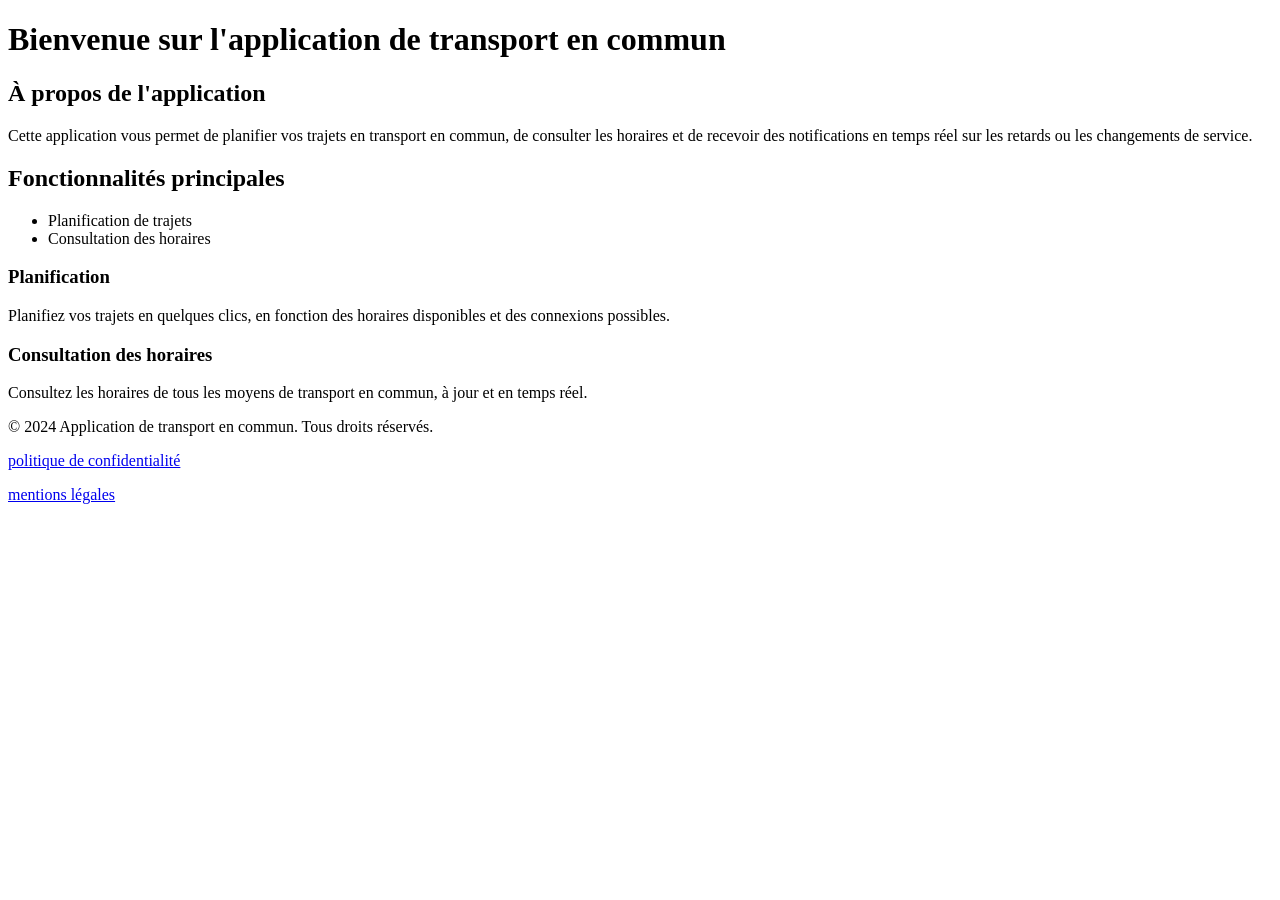
==== app/static/index.html @ 11db2a24 "add v1 site" ====
<!doctype html>
<html lang="fr">
	<head>
		<meta charset="UTF-8">
		<meta name="viewport" content="width=device-width, initial-scale=1.0">
        <meta name="description" content="page de l'application de transport en commun">
		<title>Application de transport en commun</title>
	</head>
	<body>
        <header>
            <h1>Bienvenue sur l'application de transport en commun</h1>
        </header>
<h2>À propos de l'application</h2>
        <p>Cette application vous permet de planifier vos trajets en transport en commun, de consulter les horaires et de recevoir des notifications en temps réel sur les retards ou les changements de service.</p>
        <h2>Fonctionnalités principales</h2>
        <ul>
            <li>Planification de trajets</li>
            <li>Consultation des horaires</li>
        </ul>
        <h3>Planification</h3>
        <p>Planifiez vos trajets en quelques clics, en fonction des horaires disponibles et des connexions possibles.</p>
        <h3>Consultation des horaires</h3>
        <p>Consultez les horaires de tous les moyens de transport en commun, à jour et en temps réel.</p>
        

        <footer>
            <p>&copy; 2024 Application de transport en commun. Tous droits réservés.</p>
            <p><a href="#"> politique de confidentialité</a></p>
            <p><a href="#"> mentions légales</a></p>
        </footer>
	</body>
</html>
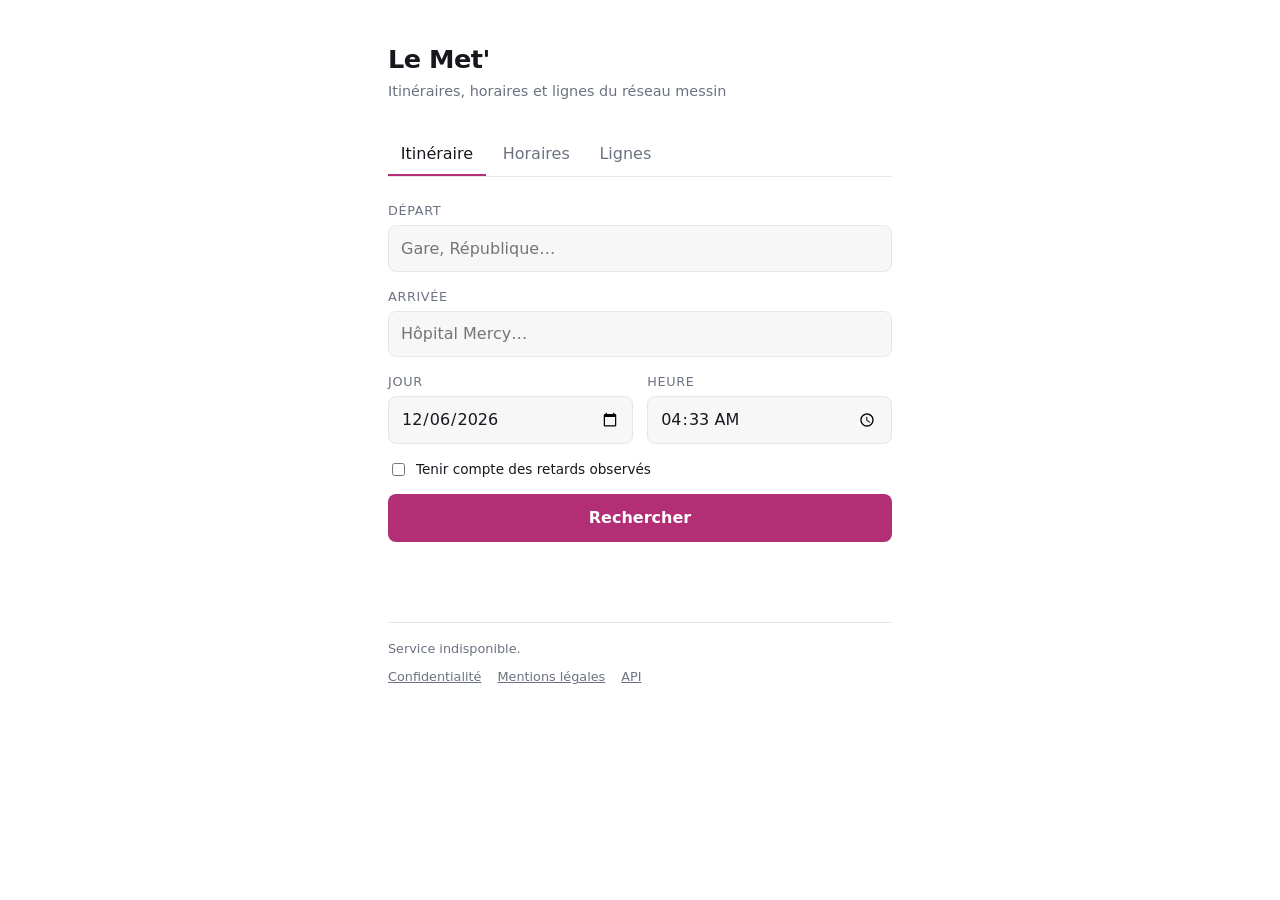
==== commit a9314f94: "finalisation de la v0.1" ====
--- a/app/static/index.html
+++ b/app/static/index.html
@@ -1,32 +1,109 @@
 <!doctype html>
 <html lang="fr">
-	<head>
-		<meta charset="UTF-8">
-		<meta name="viewport" content="width=device-width, initial-scale=1.0">
-        <meta name="description" content="page de l'application de transport en commun">
-		<title>Application de transport en commun</title>
-	</head>
-	<body>
-        <header>
-            <h1>Bienvenue sur l'application de transport en commun</h1>
-        </header>
-<h2>À propos de l'application</h2>
-        <p>Cette application vous permet de planifier vos trajets en transport en commun, de consulter les horaires et de recevoir des notifications en temps réel sur les retards ou les changements de service.</p>
-        <h2>Fonctionnalités principales</h2>
-        <ul>
-            <li>Planification de trajets</li>
-            <li>Consultation des horaires</li>
-        </ul>
-        <h3>Planification</h3>
-        <p>Planifiez vos trajets en quelques clics, en fonction des horaires disponibles et des connexions possibles.</p>
-        <h3>Consultation des horaires</h3>
-        <p>Consultez les horaires de tous les moyens de transport en commun, à jour et en temps réel.</p>
-        
+<head>
+  <meta charset="UTF-8">
+  <meta name="viewport" content="width=device-width, initial-scale=1.0">
+  <meta name="description" content="Itinéraires, horaires et lignes du réseau Le Met' à Metz.">
+  <title>Le Met' — itinéraires et horaires</title>
+  <link rel="stylesheet" href="style.css">
+</head>
+<body>
+  <header>
+    <h1>Le Met'</h1>
+    <p class="subtitle">Itinéraires, horaires et lignes du réseau messin</p>
+  </header>
 
-        <footer>
-            <p>&copy; 2024 Application de transport en commun. Tous droits réservés.</p>
-            <p><a href="#"> politique de confidentialité</a></p>
-            <p><a href="#"> mentions légales</a></p>
-        </footer>
-	</body>
-</html>+  <nav class="tabs" role="tablist">
+    <button type="button" role="tab" data-panel="journey" aria-selected="true">Itinéraire</button>
+    <button type="button" role="tab" data-panel="board" aria-selected="false">Horaires</button>
+    <button type="button" role="tab" data-panel="lines" aria-selected="false">Lignes</button>
+  </nav>
+
+  <main>
+    <!-- Itinéraire ------------------------------------------------- -->
+    <section id="journey" class="panel" role="tabpanel">
+      <form id="search" autocomplete="off">
+        <div class="field">
+          <label for="origin">Départ</label>
+          <input type="text" id="origin" placeholder="Gare, République…" required>
+          <ul class="suggestions" id="origin-list" hidden></ul>
+        </div>
+
+        <div class="field">
+          <label for="destination">Arrivée</label>
+          <input type="text" id="destination" placeholder="Hôpital Mercy…" required>
+          <ul class="suggestions" id="destination-list" hidden></ul>
+        </div>
+
+        <div class="row">
+          <div class="field">
+            <label for="day">Jour</label>
+            <input type="date" id="day" required>
+          </div>
+          <div class="field">
+            <label for="time">Heure</label>
+            <input type="time" id="time" required>
+          </div>
+        </div>
+
+        <label class="checkbox">
+          <input type="checkbox" id="realtime"> Tenir compte des retards observés
+        </label>
+
+        <button type="submit">Rechercher</button>
+      </form>
+
+      <output id="result" aria-live="polite"></output>
+    </section>
+
+    <!-- Prochains passages ----------------------------------------- -->
+    <section id="board" class="panel" role="tabpanel" hidden>
+      <form id="board-form" autocomplete="off">
+        <div class="field">
+          <label for="stop">Arrêt</label>
+          <input type="text" id="stop" placeholder="Nom de l'arrêt…" required>
+          <ul class="suggestions" id="stop-list" hidden></ul>
+        </div>
+
+        <div class="row">
+          <div class="field">
+            <label for="board-day">Jour</label>
+            <input type="date" id="board-day" required>
+          </div>
+          <div class="field">
+            <label for="board-time">À partir de</label>
+            <input type="time" id="board-time" required>
+          </div>
+        </div>
+
+        <label class="checkbox">
+          <input type="checkbox" id="board-realtime"> Afficher les retards observés
+        </label>
+
+        <button type="submit">Afficher les passages</button>
+      </form>
+
+      <output id="board-result" aria-live="polite"></output>
+    </section>
+
+    <!-- Lignes ----------------------------------------------------- -->
+    <section id="lines" class="panel" role="tabpanel" hidden>
+      <p class="hint">Toutes les lignes décrites par le GTFS. Sélectionnez-en
+      une pour voir son parcours.</p>
+      <div id="route-list" class="route-list">Chargement…</div>
+      <output id="route-detail" aria-live="polite"></output>
+    </section>
+  </main>
+
+  <footer>
+    <p id="status"></p>
+    <nav>
+      <a href="page_de_confidentialite.html">Confidentialité</a>
+      <a href="page_de_mention_legale.html">Mentions légales</a>
+      <a href="/docs">API</a>
+    </nav>
+  </footer>
+
+  <script src="app.js"></script>
+</body>
+</html>
--- a/app/static/style.css
+++ b/app/static/style.css
@@ -0,0 +1,287 @@
+/* Minimal par choix : une colonne, deux couleurs, aucune dépendance.
+   Les variables suffisent à basculer en sombre selon le réglage système. */
+
+:root {
+  --bg: #ffffff;
+  --fg: #16181d;
+  --muted: #6b7280;
+  --line: #e5e7eb;
+  --accent: #b22e75;   /* repris de la charte des lignes Le Met' */
+  --field: #f7f7f8;
+}
+
+@media (prefers-color-scheme: dark) {
+  :root {
+    --bg: #16181d;
+    --fg: #f2f3f5;
+    --muted: #9aa0aa;
+    --line: #2a2e37;
+    --accent: #ea67a8;
+    --field: #1e2128;
+  }
+}
+
+* { box-sizing: border-box; }
+
+body {
+  margin: 0 auto;
+  padding: 2.5rem 1.25rem 4rem;
+  max-width: 34rem;
+  background: var(--bg);
+  color: var(--fg);
+  font: 16px/1.5 system-ui, -apple-system, "Segoe UI", sans-serif;
+}
+
+h1 {
+  margin: 0;
+  font-size: 1.6rem;
+  letter-spacing: -0.02em;
+}
+
+.subtitle {
+  margin: 0.15rem 0 2rem;
+  color: var(--muted);
+  font-size: 0.9rem;
+}
+
+/* Formulaire ------------------------------------------------------- */
+
+form { display: grid; gap: 0.9rem; }
+
+.row { display: grid; grid-template-columns: 1fr 1fr; gap: 0.9rem; }
+
+.field { position: relative; display: grid; gap: 0.3rem; }
+
+label {
+  color: var(--muted);
+  font-size: 0.8rem;
+  text-transform: uppercase;
+  letter-spacing: 0.05em;
+}
+
+input[type="text"], input[type="date"], input[type="time"] {
+  width: 100%;
+  padding: 0.65rem 0.75rem;
+  border: 1px solid var(--line);
+  border-radius: 8px;
+  background: var(--field);
+  color: inherit;
+  font: inherit;
+}
+
+input:focus-visible {
+  outline: 2px solid var(--accent);
+  outline-offset: 1px;
+}
+
+.checkbox {
+  display: flex;
+  align-items: center;
+  gap: 0.5rem;
+  color: var(--fg);
+  font-size: 0.85rem;
+  text-transform: none;
+  letter-spacing: normal;
+}
+
+button {
+  padding: 0.75rem;
+  border: 0;
+  border-radius: 8px;
+  background: var(--accent);
+  color: #fff;
+  font: inherit;
+  font-weight: 600;
+  cursor: pointer;
+}
+
+button:hover { filter: brightness(1.08); }
+button:disabled { opacity: 0.6; cursor: progress; }
+
+/* Suggestions ------------------------------------------------------ */
+
+.suggestions {
+  position: absolute;
+  top: 100%;
+  z-index: 10;
+  margin: 0.25rem 0 0;
+  padding: 0;
+  width: 100%;
+  max-height: 13rem;
+  overflow-y: auto;
+  border: 1px solid var(--line);
+  border-radius: 8px;
+  background: var(--bg);
+  list-style: none;
+  box-shadow: 0 8px 24px rgb(0 0 0 / 0.12);
+}
+
+.suggestions li {
+  padding: 0.55rem 0.75rem;
+  cursor: pointer;
+  font-size: 0.95rem;
+}
+
+.suggestions li:hover, .suggestions li[aria-selected="true"] {
+  background: var(--field);
+}
+
+/* Résultat --------------------------------------------------------- */
+
+output { display: block; margin-top: 2rem; }
+
+.summary {
+  display: flex;
+  align-items: baseline;
+  gap: 0.6rem;
+  padding-bottom: 0.9rem;
+  border-bottom: 1px solid var(--line);
+}
+
+.summary .times { font-size: 1.3rem; font-weight: 600; }
+.summary .meta { color: var(--muted); font-size: 0.85rem; }
+
+.legs { margin: 0; padding: 0; list-style: none; }
+
+.leg {
+  display: grid;
+  grid-template-columns: 3.5rem 1fr;
+  gap: 0.75rem;
+  padding: 0.9rem 0;
+  border-bottom: 1px solid var(--line);
+}
+
+.leg time { color: var(--muted); font-size: 0.9rem; font-variant-numeric: tabular-nums; }
+
+.badge {
+  display: inline-block;
+  margin-right: 0.4rem;
+  padding: 0.05rem 0.45rem;
+  border-radius: 5px;
+  background: var(--accent);
+  color: #fff;
+  font-size: 0.8rem;
+  font-weight: 600;
+}
+
+.leg .detail { color: var(--muted); font-size: 0.85rem; }
+.leg.walk .badge { background: var(--muted); }
+.delay { color: #c2410c; font-weight: 600; }
+
+.error { color: #b91c1c; }
+
+/* Pied de page ----------------------------------------------------- */
+
+footer {
+  margin-top: 3rem;
+  padding-top: 1rem;
+  border-top: 1px solid var(--line);
+  color: var(--muted);
+  font-size: 0.8rem;
+}
+
+footer nav { display: flex; gap: 1rem; }
+footer a { color: inherit; }
+
+#status { margin: 0 0 0.6rem; }
+
+/* Pages statiques (confidentialité, mentions légales) --------------- */
+
+main h2 {
+  margin: 2rem 0 0.4rem;
+  font-size: 1rem;
+  letter-spacing: -0.01em;
+}
+
+main p { margin: 0 0 0.8rem; }
+main em { color: var(--muted); font-style: italic; }
+
+/* Onglets ---------------------------------------------------------- */
+
+.tabs {
+  display: flex;
+  gap: 0.25rem;
+  margin: 0 0 1.5rem;
+  border-bottom: 1px solid var(--line);
+}
+
+.tabs button {
+  padding: 0.5rem 0.8rem;
+  border: 0;
+  border-bottom: 2px solid transparent;
+  border-radius: 0;
+  background: none;
+  color: var(--muted);
+  font: inherit;
+  font-weight: 500;
+  cursor: pointer;
+}
+
+.tabs button[aria-selected="true"] {
+  border-bottom-color: var(--accent);
+  color: var(--fg);
+}
+
+.tabs button:hover { filter: none; color: var(--fg); }
+
+.hint { color: var(--muted); font-size: 0.85rem; }
+
+/* Prochains passages ----------------------------------------------- */
+
+.departure {
+  display: grid;
+  grid-template-columns: 3.5rem 1fr;
+  gap: 0.75rem;
+  padding: 0.7rem 0;
+  border-bottom: 1px solid var(--line);
+}
+
+.departure time {
+  color: var(--fg);
+  font-size: 0.95rem;
+  font-weight: 600;
+  font-variant-numeric: tabular-nums;
+}
+
+.departure .detail { color: var(--muted); font-size: 0.8rem; }
+
+/* Lignes ------------------------------------------------------------ */
+
+.route-list {
+  display: flex;
+  flex-wrap: wrap;
+  gap: 0.4rem;
+  margin-bottom: 1.5rem;
+}
+
+.route-chip {
+  padding: 0.15rem;
+  border: 1px solid transparent;
+  border-radius: 8px;
+  background: none;
+  cursor: pointer;
+}
+
+.route-chip:hover { border-color: var(--line); }
+
+.stops {
+  margin: 0.5rem 0 0;
+  padding-left: 1.4rem;
+  color: var(--fg);
+  font-size: 0.9rem;
+}
+
+.stops li { padding: 0.15rem 0; }
+
+.link {
+  padding: 0;
+  border: 0;
+  background: none;
+  color: inherit;
+  font: inherit;
+  text-align: left;
+  text-decoration: underline dotted var(--line);
+  cursor: pointer;
+}
+
+.link:hover { color: var(--accent); text-decoration-color: var(--accent); }
